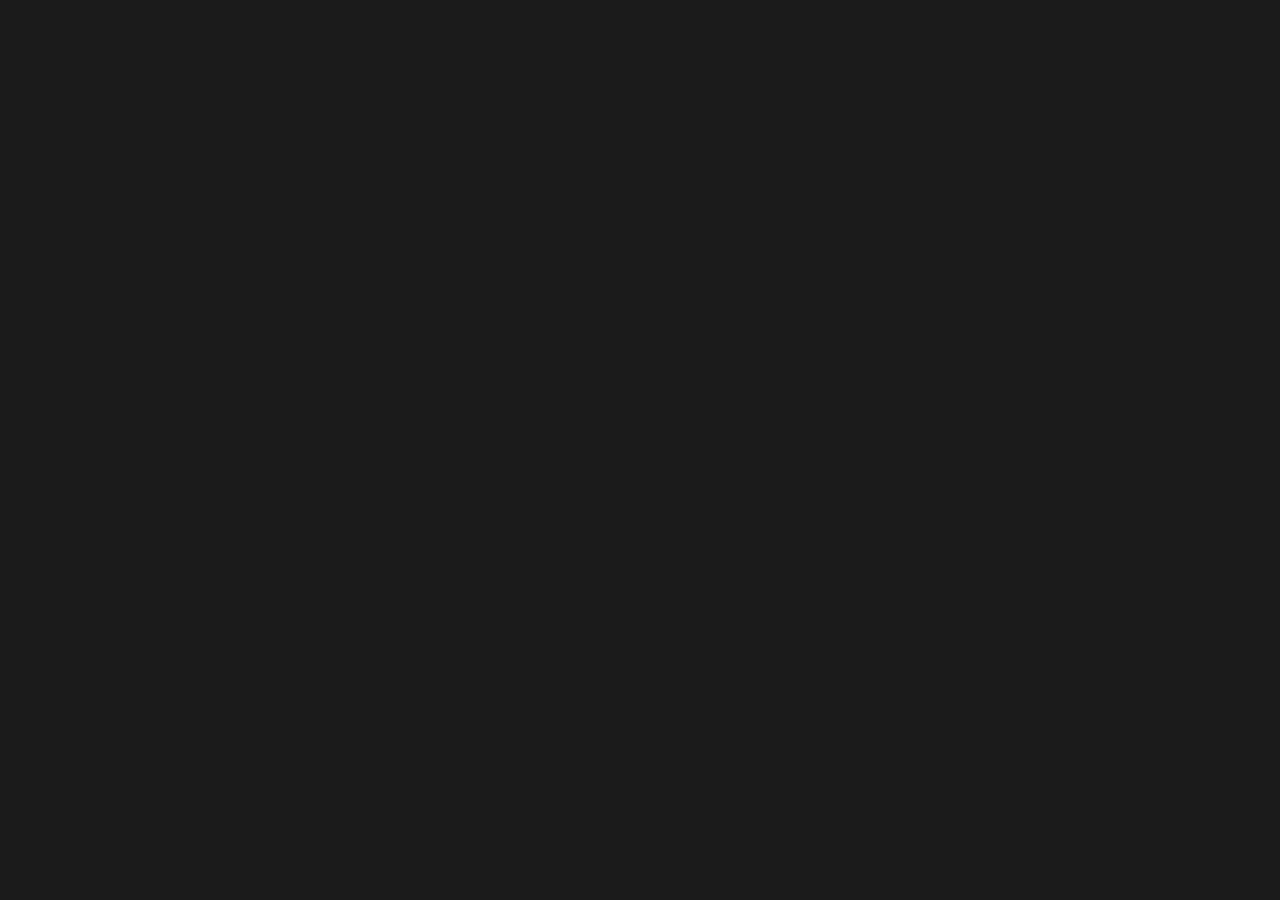
==== frontend/index.html @ 6b147503 "Merge remote-tracking branch 'origin/frontend-map'" ====
<!DOCTYPE html>
<html lang="tr">
<head>
  <meta charset="utf-8">
  <meta name="viewport" content="width=device-width, initial-scale=1">
  <title>Mars Haritası — Jezero Güvenli Rota</title>

  <!-- Leaflet 1.9.4, CDN'den sabit sürüm. "integrity" hash'i dosyanın
       değiştirilmediğini tarayıcıya doğrulatır (hash'ler curl ile kontrol edildi). -->
  <link rel="stylesheet" href="https://unpkg.com/leaflet@1.9.4/dist/leaflet.css"
        integrity="sha256-p4NxAoJBhIIN+hmNHrzRCf9tD/miZyoHS5obTRR9BMY=" crossorigin="">
  <script src="https://unpkg.com/leaflet@1.9.4/dist/leaflet.js"
          integrity="sha256-20nQCchB9co0qIjJZRGuk2/Z9VM+kNiyxNV1lvTlZBo=" crossorigin=""></script>

  <style>
    /* Harita tüm pencereyi kaplasın */
    html, body { height: 100%; margin: 0; font-family: system-ui, sans-serif; }
    #map { height: 100%; background: #1b1b1b; }

    /* Sol alttaki durum/bilgi kutusu. 15 px: projektörde uzaktan okunsun. */
    .durum-kutusu {
      background: rgba(255, 255, 255, 0.96);
      padding: 8px 12px; border-radius: 6px; max-width: 320px;
      box-shadow: 0 1px 4px rgba(0, 0, 0, 0.4); font-size: 15px; line-height: 1.4;
    }
    .durum-kutusu.hata { background: #fde2e2; color: #8a1010; font-weight: 600; }
    .durum-kutusu.yukleniyor { background: #fff3c4; font-weight: 600; }
    /* "Hesaplanıyor" sırasında dönen küçük halka (resim/kütüphane gerektirmez) */
    .durum-kutusu.yukleniyor::before {
      content: ""; display: inline-block; width: 14px; height: 14px; margin-right: 8px;
      vertical-align: -2px; border: 3px solid #b38f00; border-top-color: transparent;
      border-radius: 50%; animation: don 0.8s linear infinite;
    }
    @keyframes don { to { transform: rotate(360deg); } }
    /* Hesaplanırken fare imleci de "bekleniyor" olsun */
    .leaflet-container.rota-hesaplaniyor { cursor: progress; }
    /* Katman paneli yazısı biraz daha büyük */
    .leaflet-control-layers { font-size: 14px; }

    /* Eğim katmanı: 20 m'lik hücreler yumuşatılmadan görünsün */
    .egim-katmani { image-rendering: pixelated; }
    /* Eğim lejantı (sağ alt) */
    .egim-lejant .baslik { font-weight: 600; margin-bottom: 4px; }
    .egim-lejant .kare { display: inline-block; width: 14px; height: 14px; margin-right: 6px;
                         vertical-align: -2px; border: 1px solid rgba(0,0,0,.3); }

    /* Rota özeti: başlık + etiket/değer satırları */
    .rota-ozeti { min-width: 230px; }
    .rota-ozeti .baslik { font-weight: 600; margin-bottom: 4px; border-left: 4px solid #00b8d4; padding-left: 6px; }
    .rota-ozeti .metrik { display: flex; align-items: baseline; gap: 6px; padding: 2px 0; }
    .rota-ozeti .etiket { color: #555; min-width: 88px; }
    .rota-ozeti .metrik b { font-size: 16px; white-space: nowrap; }
    /* Notlar #888 yerine #666: beyaz zeminde projektörde de okunur kontrast */
    .rota-ozeti .not { color: #666; font-size: 12px; }
    .rota-ozeti .ipucu { color: #555; font-size: 13px; margin-top: 4px; }

    /* Dar ekran (telefon): kutular üst üste binmesin, harita görünür kalsın */
    @media (max-width: 600px) {
      .durum-kutusu { font-size: 14px; max-width: calc(100vw - 40px); }
      .rota-ozeti { min-width: 0; }
      .rota-ozeti .not { display: none; }          /* yer kazanmak için ek notlar gizli */
      .egim-lejant { font-size: 12px; padding: 6px 8px; }
      .egim-lejant .baslik { display: none; }
      .egim-lejant .kare { width: 12px; height: 12px; }
      /* Uzun kredi satırı (kısaltılamaz: kullanım politikası tam metni istiyor)
         en altta tam genişlikte durur; sol alttaki ölçek ve rota kutusu onun
         üstüne itilir, böylece hiçbiri birbirinin üstüne binmez. */
      .leaflet-bottom.leaflet-right { left: 0; }
      .leaflet-control-attribution { font-size: 10px; line-height: 1.3; text-align: right; white-space: normal; }
      .leaflet-bottom.leaflet-left { bottom: 30px; }
    }

    /* Bilim noktası popup'ı */
    .bilim-popup h3 { margin: 0 0 6px; font-size: 15px; }
    /* Resim kutusu sabit 4:3: popup açılırken boyutu belli olsun (kaydırma doğru çalışsın).
       scale-down: küçük resimler (ör. 128 px) büyütülüp bulanıklaşmaz, büyükler sığdırılır. */
    .bilim-popup img { width: 100%; aspect-ratio: 4 / 3; object-fit: scale-down;
                       background: #222; border-radius: 4px; display: block; }
    .bilim-popup p { margin: 6px 0; }
    .bilim-popup .kucuk { font-size: 11px; color: #555; }
  </style>
</head>
<body>
  <div id="map"></div>

  <!-- Sıra önemli: önce ayarlar, sonra uygulama -->
  <script src="config.js"></script>
  <script src="app.js"></script>
</body>
</html>
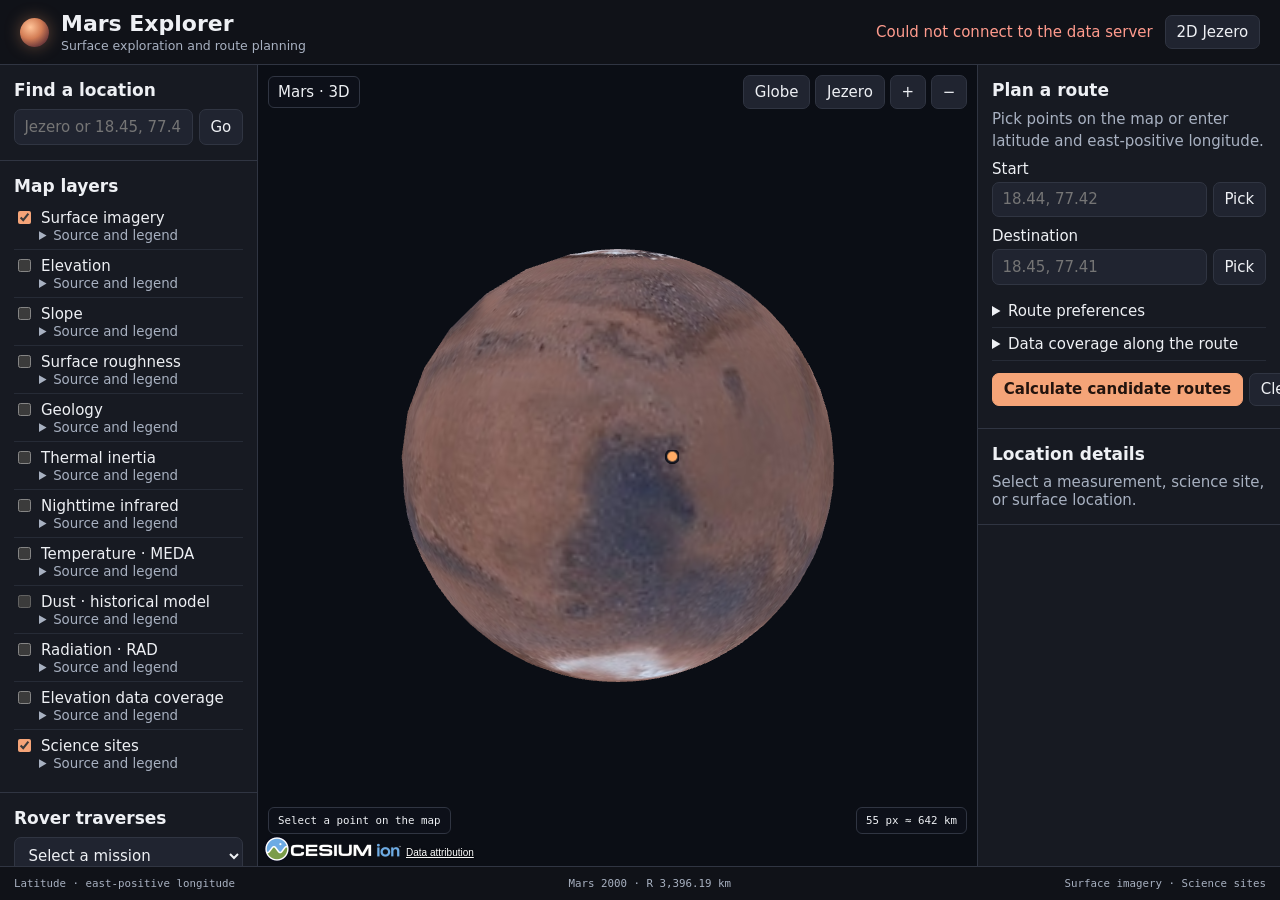
==== commit 9e560a13: "feat: integrate Mars Explorer application with 3D mapping and route planning" ====
--- a/frontend/index.html
+++ b/frontend/index.html
@@ -1,90 +1,89 @@
-<!DOCTYPE html>
-<html lang="tr">
+<!doctype html>
+<html lang="en">
 <head>
   <meta charset="utf-8">
   <meta name="viewport" content="width=device-width, initial-scale=1">
-  <title>Mars Haritası — Jezero Güvenli Rota</title>
-
-  <!-- Leaflet 1.9.4, CDN'den sabit sürüm. "integrity" hash'i dosyanın
-       değiştirilmediğini tarayıcıya doğrulatır (hash'ler curl ile kontrol edildi). -->
-  <link rel="stylesheet" href="https://unpkg.com/leaflet@1.9.4/dist/leaflet.css"
-        integrity="sha256-p4NxAoJBhIIN+hmNHrzRCf9tD/miZyoHS5obTRR9BMY=" crossorigin="">
-  <script src="https://unpkg.com/leaflet@1.9.4/dist/leaflet.js"
-          integrity="sha256-20nQCchB9co0qIjJZRGuk2/Z9VM+kNiyxNV1lvTlZBo=" crossorigin=""></script>
-
-  <style>
-    /* Harita tüm pencereyi kaplasın */
-    html, body { height: 100%; margin: 0; font-family: system-ui, sans-serif; }
-    #map { height: 100%; background: #1b1b1b; }
-
-    /* Sol alttaki durum/bilgi kutusu. 15 px: projektörde uzaktan okunsun. */
-    .durum-kutusu {
-      background: rgba(255, 255, 255, 0.96);
-      padding: 8px 12px; border-radius: 6px; max-width: 320px;
-      box-shadow: 0 1px 4px rgba(0, 0, 0, 0.4); font-size: 15px; line-height: 1.4;
-    }
-    .durum-kutusu.hata { background: #fde2e2; color: #8a1010; font-weight: 600; }
-    .durum-kutusu.yukleniyor { background: #fff3c4; font-weight: 600; }
-    /* "Hesaplanıyor" sırasında dönen küçük halka (resim/kütüphane gerektirmez) */
-    .durum-kutusu.yukleniyor::before {
-      content: ""; display: inline-block; width: 14px; height: 14px; margin-right: 8px;
-      vertical-align: -2px; border: 3px solid #b38f00; border-top-color: transparent;
-      border-radius: 50%; animation: don 0.8s linear infinite;
-    }
-    @keyframes don { to { transform: rotate(360deg); } }
-    /* Hesaplanırken fare imleci de "bekleniyor" olsun */
-    .leaflet-container.rota-hesaplaniyor { cursor: progress; }
-    /* Katman paneli yazısı biraz daha büyük */
-    .leaflet-control-layers { font-size: 14px; }
-
-    /* Eğim katmanı: 20 m'lik hücreler yumuşatılmadan görünsün */
-    .egim-katmani { image-rendering: pixelated; }
-    /* Eğim lejantı (sağ alt) */
-    .egim-lejant .baslik { font-weight: 600; margin-bottom: 4px; }
-    .egim-lejant .kare { display: inline-block; width: 14px; height: 14px; margin-right: 6px;
-                         vertical-align: -2px; border: 1px solid rgba(0,0,0,.3); }
-
-    /* Rota özeti: başlık + etiket/değer satırları */
-    .rota-ozeti { min-width: 230px; }
-    .rota-ozeti .baslik { font-weight: 600; margin-bottom: 4px; border-left: 4px solid #00b8d4; padding-left: 6px; }
-    .rota-ozeti .metrik { display: flex; align-items: baseline; gap: 6px; padding: 2px 0; }
-    .rota-ozeti .etiket { color: #555; min-width: 88px; }
-    .rota-ozeti .metrik b { font-size: 16px; white-space: nowrap; }
-    /* Notlar #888 yerine #666: beyaz zeminde projektörde de okunur kontrast */
-    .rota-ozeti .not { color: #666; font-size: 12px; }
-    .rota-ozeti .ipucu { color: #555; font-size: 13px; margin-top: 4px; }
-
-    /* Dar ekran (telefon): kutular üst üste binmesin, harita görünür kalsın */
-    @media (max-width: 600px) {
-      .durum-kutusu { font-size: 14px; max-width: calc(100vw - 40px); }
-      .rota-ozeti { min-width: 0; }
-      .rota-ozeti .not { display: none; }          /* yer kazanmak için ek notlar gizli */
-      .egim-lejant { font-size: 12px; padding: 6px 8px; }
-      .egim-lejant .baslik { display: none; }
-      .egim-lejant .kare { width: 12px; height: 12px; }
-      /* Uzun kredi satırı (kısaltılamaz: kullanım politikası tam metni istiyor)
-         en altta tam genişlikte durur; sol alttaki ölçek ve rota kutusu onun
-         üstüne itilir, böylece hiçbiri birbirinin üstüne binmez. */
-      .leaflet-bottom.leaflet-right { left: 0; }
-      .leaflet-control-attribution { font-size: 10px; line-height: 1.3; text-align: right; white-space: normal; }
-      .leaflet-bottom.leaflet-left { bottom: 30px; }
-    }
-
-    /* Bilim noktası popup'ı */
-    .bilim-popup h3 { margin: 0 0 6px; font-size: 15px; }
-    /* Resim kutusu sabit 4:3: popup açılırken boyutu belli olsun (kaydırma doğru çalışsın).
-       scale-down: küçük resimler (ör. 128 px) büyütülüp bulanıklaşmaz, büyükler sığdırılır. */
-    .bilim-popup img { width: 100%; aspect-ratio: 4 / 3; object-fit: scale-down;
-                       background: #222; border-radius: 4px; display: block; }
-    .bilim-popup p { margin: 6px 0; }
-    .bilim-popup .kucuk { font-size: 11px; color: #555; }
-  </style>
+  <title>Mars Explorer</title>
+  <link rel="stylesheet" href="vendor/cesium/Widgets/widgets.css">
+  <link rel="stylesheet" href="explorer.css">
+  <script>window.CESIUM_BASE_URL = "vendor/cesium/";</script>
+  <script defer src="vendor/cesium/Cesium.js"></script>
+  <script type="module" src="explorer.js"></script>
 </head>
 <body>
-  <div id="map"></div>
+  <header class="app-header">
+    <div class="brand"><span class="orb"></span><div><h1>Mars Explorer</h1><small>Surface exploration and route planning</small></div></div>
+    <div class="header-tools">
+      <span id="connection" role="status">Loading data</span>
+      <a class="button quiet" href="legacy.html">2D Jezero</a>
+    </div>
+  </header>
+  <main>
+    <aside class="panel left" aria-label="Map controls">
+      <section>
+        <h2>Find a location</h2>
+        <form id="search-form" class="search">
+          <input id="search" aria-label="Place name or latitude and longitude" placeholder="Jezero or 18.45, 77.40" autocomplete="off">
+          <button type="submit">Go</button>
+        </form>
+        <div id="search-results" class="search-results"></div>
+      </section>
+      <section>
+        <h2>Map layers</h2>
+        <div id="layers" class="layers"></div>
+      </section>
+      <section>
+        <h2>Rover traverses</h2>
+        <label for="rover" class="sr">Select a rover</label>
+        <select id="rover">
+          <option value="">Select a mission</option><option value="perseverance">Perseverance</option>
+          <option value="curiosity">Curiosity</option><option value="opportunity">Opportunity</option>
+          <option value="spirit">Spirit</option>
+        </select>
+        <div id="rover-info" class="muted"></div>
+      </section>
+    </aside>
 
-  <!-- Sıra önemli: önce ayarlar, sonra uygulama -->
-  <script src="config.js"></script>
-  <script src="app.js"></script>
+    <section class="viewport" aria-label="Interactive Mars globe">
+      <div id="globe"></div>
+      <canvas id="route-canvas" aria-hidden="true"></canvas>
+      <div class="map-top">
+        <span id="map-mode">Mars · 3D</span>
+        <div class="map-tools"><button id="planet">Globe</button><button id="jezero">Jezero</button>
+          <button id="zoom-in" aria-label="Zoom in">+</button><button id="zoom-out" aria-label="Zoom out">−</button></div>
+      </div>
+      <div id="map-feedback" role="status" class="map-message" hidden></div>
+      <div class="map-bottom"><span id="coordinates">Select a point on the map</span><span id="scale">—</span></div>
+    </section>
+
+    <aside class="panel right" aria-label="Route and location details">
+      <section>
+        <h2>Plan a route</h2>
+        <p class="muted">Pick points on the map or enter latitude and east-positive longitude.</p>
+        <label for="start">Start</label>
+        <div class="coordinate-input"><input id="start" placeholder="18.44, 77.42"><button id="pick-start">Pick</button></div>
+        <label for="end">Destination</label>
+        <div class="coordinate-input"><input id="end" placeholder="18.45, 77.41"><button id="pick-end">Pick</button></div>
+        <details>
+          <summary>Route preferences</summary>
+          <label class="check"><input id="factor-slope" type="checkbox" checked> Favor gentler slopes</label>
+          <label class="check"><input id="factor-roughness" type="checkbox" checked> Favor smoother terrain</label>
+          <p class="muted">All candidates use the prototype slope limit of 20°.</p>
+        </details>
+        <details>
+          <summary>Data coverage along the route</summary>
+          <div id="coverage-options"></div>
+        </details>
+        <div class="route-actions"><button id="calculate" class="primary">Calculate candidate routes</button><button id="reset">Clear</button></div>
+        <p id="route-status" role="status" class="muted"></p>
+        <div id="route-results" aria-live="polite"></div>
+      </section>
+      <section>
+        <h2>Location details</h2>
+        <div id="point-info" aria-live="polite" class="muted">Select a measurement, science site, or surface location.</div>
+      </section>
+    </aside>
+  </main>
+  <footer><span id="footer-coordinates">Latitude · east-positive longitude</span><span id="footer-source">Mars 2000 · R 3,396.19 km</span><span id="footer-layer">Surface imagery</span></footer>
 </body>
 </html>
--- a/frontend/vendor/cesium/Widgets/widgets.css
+++ b/frontend/vendor/cesium/Widgets/widgets.css
@@ -0,0 +1,1342 @@
+/* packages/widgets/Source/shared.css */
+.cesium-svgPath-svg {
+  position: absolute;
+  top: 0;
+  left: 0;
+  width: 100%;
+  height: 100%;
+  overflow: hidden;
+}
+.cesium-button {
+  display: inline-block;
+  position: relative;
+  background: #303336;
+  border: 1px solid #444;
+  color: #edffff;
+  fill: #edffff;
+  border-radius: 4px;
+  padding: 5px 12px;
+  margin: 2px 3px;
+  cursor: pointer;
+  overflow: hidden;
+  -moz-user-select: none;
+  -webkit-user-select: none;
+  -ms-user-select: none;
+  user-select: none;
+}
+.cesium-button:focus {
+  color: #fff;
+  fill: #fff;
+  border-color: #ea4;
+  outline: none;
+}
+.cesium-button:hover {
+  color: #fff;
+  fill: #fff;
+  background: #48b;
+  border-color: #aef;
+  box-shadow: 0 0 8px #fff;
+}
+.cesium-button:active {
+  color: #000;
+  fill: #000;
+  background: #adf;
+  border-color: #fff;
+  box-shadow: 0 0 8px #fff;
+}
+.cesium-button:disabled,
+.cesium-button-disabled,
+.cesium-button-disabled:focus,
+.cesium-button-disabled:hover,
+.cesium-button-disabled:active {
+  background: #303336;
+  border-color: #444;
+  color: #646464;
+  fill: #646464;
+  box-shadow: none;
+  cursor: default;
+}
+.cesium-button option {
+  background-color: #000;
+  color: #eee;
+}
+.cesium-button option:disabled {
+  color: #777;
+}
+.cesium-button input,
+.cesium-button label {
+  cursor: pointer;
+}
+.cesium-button input {
+  vertical-align: sub;
+}
+.cesium-toolbar-button {
+  box-sizing: border-box;
+  width: 32px;
+  height: 32px;
+  border-radius: 14%;
+  padding: 0;
+  vertical-align: middle;
+  z-index: 0;
+}
+.cesium-performanceDisplay-defaultContainer {
+  position: absolute;
+  top: 50px;
+  right: 10px;
+  text-align: right;
+}
+.cesium-performanceDisplay {
+  background-color: rgba(40, 40, 40, 0.7);
+  padding: 7px;
+  border-radius: 5px;
+  border: 1px solid #444;
+  font: bold 12px sans-serif;
+}
+.cesium-performanceDisplay-fps {
+  color: #e52;
+}
+.cesium-performanceDisplay-throttled {
+  color: #a42;
+}
+.cesium-performanceDisplay-ms {
+  color: #de3;
+}
+
+/* packages/widgets/Source/Animation/Animation.css */
+.cesium-animation-theme {
+  visibility: hidden;
+  display: block;
+  position: absolute;
+  z-index: -100;
+}
+.cesium-animation-themeNormal {
+  color: #222;
+}
+.cesium-animation-themeHover {
+  color: #4488b0;
+}
+.cesium-animation-themeSelect {
+  color: #242;
+}
+.cesium-animation-themeDisabled {
+  color: #333;
+}
+.cesium-animation-themeKnob {
+  color: #222;
+}
+.cesium-animation-themePointer {
+  color: #2e2;
+}
+.cesium-animation-themeSwoosh {
+  color: #8ac;
+}
+.cesium-animation-themeSwooshHover {
+  color: #aef;
+}
+.cesium-animation-svgText {
+  fill: #edffff;
+  font-family: Sans-Serif;
+  font-size: 15px;
+  text-anchor: middle;
+}
+.cesium-animation-blank {
+  fill: #000;
+  fill-opacity: 0.01;
+  stroke: none;
+}
+.cesium-animation-rectButton {
+  cursor: pointer;
+  -moz-user-select: none;
+  -webkit-user-select: none;
+  -ms-user-select: none;
+  user-select: none;
+}
+.cesium-animation-rectButton .cesium-animation-buttonGlow {
+  fill: #fff;
+  stroke: none;
+  display: none;
+}
+.cesium-animation-rectButton:hover .cesium-animation-buttonGlow {
+  display: block;
+}
+.cesium-animation-rectButton .cesium-animation-buttonPath {
+  fill: #edffff;
+}
+.cesium-animation-rectButton .cesium-animation-buttonMain {
+  stroke: #444;
+  stroke-width: 1.2;
+}
+.cesium-animation-rectButton:hover .cesium-animation-buttonMain {
+  stroke: #aef;
+}
+.cesium-animation-rectButton:active .cesium-animation-buttonMain {
+  fill: #abd6ff;
+}
+.cesium-animation-buttonDisabled {
+  -moz-user-select: none;
+  -webkit-user-select: none;
+  -ms-user-select: none;
+  user-select: none;
+}
+.cesium-animation-buttonDisabled .cesium-animation-buttonMain {
+  stroke: #555;
+}
+.cesium-animation-buttonDisabled .cesium-animation-buttonPath {
+  fill: #818181;
+}
+.cesium-animation-buttonDisabled .cesium-animation-buttonGlow {
+  display: none;
+}
+.cesium-animation-buttonToggled .cesium-animation-buttonGlow {
+  display: block;
+  fill: #2e2;
+}
+.cesium-animation-buttonToggled .cesium-animation-buttonMain {
+  stroke: #2e2;
+}
+.cesium-animation-buttonToggled:hover .cesium-animation-buttonGlow {
+  fill: #fff;
+}
+.cesium-animation-buttonToggled:hover .cesium-animation-buttonMain {
+  stroke: #2e2;
+}
+.cesium-animation-shuttleRingG {
+  cursor: pointer;
+}
+.cesium-animation-shuttleRingPointer {
+  cursor: pointer;
+}
+.cesium-animation-shuttleRingPausePointer {
+  cursor: pointer;
+}
+.cesium-animation-shuttleRingBack {
+  fill: #181818;
+  fill-opacity: 0.8;
+  stroke: #333;
+  stroke-width: 1.2;
+}
+.cesium-animation-shuttleRingSwoosh line {
+  stroke: #8ac;
+  stroke-width: 3;
+  stroke-opacity: 0.2;
+  stroke-linecap: round;
+}
+.cesium-animation-knobOuter {
+  cursor: pointer;
+  stroke: #444;
+  stroke-width: 1.2;
+}
+.cesium-animation-knobInner {
+  cursor: pointer;
+}
+
+/* packages/widgets/Source/BaseLayerPicker/BaseLayerPicker.css */
+.cesium-baseLayerPicker-selected {
+  position: absolute;
+  top: 0;
+  left: 0;
+  width: 100%;
+  height: 100%;
+  border: none;
+}
+.cesium-baseLayerPicker-dropDown {
+  display: block;
+  position: absolute;
+  box-sizing: content-box;
+  top: auto;
+  right: 0;
+  width: 320px;
+  max-height: 500px;
+  margin-top: 5px;
+  background-color: rgba(38, 38, 38, 0.75);
+  border: 1px solid #444;
+  padding: 6px;
+  overflow: auto;
+  border-radius: 10px;
+  -moz-user-select: none;
+  -webkit-user-select: none;
+  -ms-user-select: none;
+  user-select: none;
+  transform: translate(0, -20%);
+  visibility: hidden;
+  opacity: 0;
+  transition:
+    visibility 0s 0.2s,
+    opacity 0.2s ease-in,
+    transform 0.2s ease-in;
+}
+.cesium-baseLayerPicker-dropDown-visible {
+  transform: translate(0, 0);
+  visibility: visible;
+  opacity: 1;
+  transition: opacity 0.2s ease-out, transform 0.2s ease-out;
+}
+.cesium-baseLayerPicker-sectionTitle {
+  display: block;
+  font-family: sans-serif;
+  font-size: 16pt;
+  text-align: left;
+  color: #edffff;
+  margin-bottom: 4px;
+}
+.cesium-baseLayerPicker-choices {
+  margin-bottom: 5px;
+}
+.cesium-baseLayerPicker-categoryTitle {
+  color: #edffff;
+  font-size: 11pt;
+}
+.cesium-baseLayerPicker-choices {
+  display: block;
+  border: 1px solid #888;
+  border-radius: 5px;
+  padding: 5px 0;
+}
+.cesium-baseLayerPicker-item {
+  display: inline-block;
+  vertical-align: top;
+  margin: 2px 5px;
+  width: 64px;
+  text-align: center;
+  cursor: pointer;
+}
+.cesium-baseLayerPicker-itemLabel {
+  display: block;
+  font-family: sans-serif;
+  font-size: 8pt;
+  text-align: center;
+  vertical-align: middle;
+  color: #edffff;
+  cursor: pointer;
+  word-wrap: break-word;
+}
+.cesium-baseLayerPicker-item:hover .cesium-baseLayerPicker-itemLabel,
+.cesium-baseLayerPicker-item:focus .cesium-baseLayerPicker-itemLabel {
+  text-decoration: underline;
+}
+.cesium-baseLayerPicker-itemIcon {
+  display: inline-block;
+  position: relative;
+  width: inherit;
+  height: auto;
+  background-size: 100% 100%;
+  border: solid 1px #444;
+  border-radius: 9px;
+  color: #edffff;
+  margin: 0;
+  padding: 0;
+  cursor: pointer;
+  box-sizing: border-box;
+}
+.cesium-baseLayerPicker-item:hover .cesium-baseLayerPicker-itemIcon {
+  border-color: #fff;
+  box-shadow: 0 0 8px #fff, 0 0 8px #fff;
+}
+.cesium-baseLayerPicker-selectedItem .cesium-baseLayerPicker-itemLabel {
+  color: rgb(189, 236, 248);
+}
+.cesium-baseLayerPicker-selectedItem .cesium-baseLayerPicker-itemIcon {
+  border: double 4px rgb(189, 236, 248);
+}
+
+/* packages/engine/Source/Widget/CesiumWidget.css */
+.cesium-widget {
+  font-family: sans-serif;
+  font-size: 16px;
+  overflow: hidden;
+  display: block;
+  position: relative;
+  top: 0;
+  left: 0;
+  width: 100%;
+  height: 100%;
+}
+.cesium-widget,
+.cesium-widget canvas {
+  width: 100%;
+  height: 100%;
+  touch-action: none;
+}
+.cesium-widget-credits {
+  display: block;
+  position: absolute;
+  bottom: 0;
+  left: 0;
+  color: #fff;
+  font-size: 10px;
+  text-shadow: 0px 0px 2px #000000;
+  padding-right: 5px;
+}
+.cesium-widget-errorPanel {
+  position: absolute;
+  top: 0;
+  right: 0;
+  bottom: 0;
+  left: 0;
+  text-align: center;
+  background: rgba(0, 0, 0, 0.7);
+  z-index: 99999;
+}
+.cesium-widget-errorPanel:before {
+  display: inline-block;
+  vertical-align: middle;
+  height: 100%;
+  content: "";
+}
+.cesium-widget-errorPanel-content {
+  width: 75%;
+  max-width: 500px;
+  display: inline-block;
+  text-align: left;
+  vertical-align: middle;
+  border: 1px solid #510c00;
+  border-radius: 7px;
+  background-color: #f0d9d5;
+  font-size: 14px;
+  color: #510c00;
+}
+.cesium-widget-errorPanel-content.expanded {
+  max-width: 75%;
+}
+.cesium-widget-errorPanel-header {
+  font-size: 18px;
+  font-family:
+    "Open Sans",
+    Verdana,
+    Geneva,
+    sans-serif;
+  background: #d69d93;
+  border-bottom: 2px solid #510c00;
+  padding-bottom: 10px;
+  border-radius: 3px 3px 0 0;
+  padding: 15px;
+}
+.cesium-widget-errorPanel-scroll {
+  overflow: auto;
+  font-family:
+    "Open Sans",
+    Verdana,
+    Geneva,
+    sans-serif;
+  white-space: pre-wrap;
+  padding: 0 15px;
+  margin: 10px 0 20px 0;
+}
+.cesium-widget-errorPanel-buttonPanel {
+  padding: 0 15px;
+  margin: 10px 0 20px 0;
+  text-align: right;
+}
+.cesium-widget-errorPanel-buttonPanel button {
+  border-color: #510c00;
+  background: #d69d93;
+  color: #202020;
+  margin: 0;
+}
+.cesium-widget-errorPanel-buttonPanel button:focus {
+  border-color: #510c00;
+  background: #f0d9d5;
+  color: #510c00;
+}
+.cesium-widget-errorPanel-buttonPanel button:hover {
+  border-color: #510c00;
+  background: #f0d9d5;
+  color: #510c00;
+}
+.cesium-widget-errorPanel-buttonPanel button:active {
+  border-color: #510c00;
+  background: #b17b72;
+  color: #510c00;
+}
+.cesium-widget-errorPanel-more-details {
+  text-decoration: underline;
+  cursor: pointer;
+}
+.cesium-widget-errorPanel-more-details:hover {
+  color: #2b0700;
+}
+
+/* packages/widgets/Source/CesiumInspector/CesiumInspector.css */
+.cesium-cesiumInspector {
+  border-radius: 5px;
+  transition: width ease-in-out 0.25s;
+  background: rgba(48, 51, 54, 0.8);
+  border: 1px solid #444;
+  color: #edffff;
+  display: inline-block;
+  position: relative;
+  padding: 4px 12px;
+  -moz-user-select: none;
+  -webkit-user-select: none;
+  -ms-user-select: none;
+  user-select: none;
+  overflow: hidden;
+}
+.cesium-cesiumInspector-button {
+  text-align: center;
+  font-size: 11pt;
+}
+.cesium-cesiumInspector-visible .cesium-cesiumInspector-button {
+  border-bottom: 1px solid #aaa;
+  padding-bottom: 3px;
+}
+.cesium-cesiumInspector input:enabled,
+.cesium-cesiumInspector-button {
+  cursor: pointer;
+}
+.cesium-cesiumInspector-visible {
+  width: 185px;
+  height: auto;
+}
+.cesium-cesiumInspector-hidden {
+  width: 122px;
+  height: 17px;
+}
+.cesium-cesiumInspector-sectionContent {
+  max-height: 600px;
+}
+.cesium-cesiumInspector-section-collapsed .cesium-cesiumInspector-sectionContent {
+  max-height: 0;
+  padding: 0 !important;
+  overflow: hidden;
+}
+.cesium-cesiumInspector-dropDown {
+  margin: 5px 0;
+  font-family: sans-serif;
+  font-size: 10pt;
+  width: 185px;
+}
+.cesium-cesiumInspector-frustumStatistics {
+  padding-left: 10px;
+  padding: 5px;
+  background-color: rgba(80, 80, 80, 0.75);
+}
+.cesium-cesiumInspector-pickButton {
+  background-color: rgba(0, 0, 0, 0.3);
+  border: 1px solid #444;
+  color: #edffff;
+  border-radius: 5px;
+  padding: 3px 7px;
+  cursor: pointer;
+  -moz-user-select: none;
+  -webkit-user-select: none;
+  -ms-user-select: none;
+  user-select: none;
+  margin: 0 auto;
+}
+.cesium-cesiumInspector-pickButton:focus {
+  outline: none;
+}
+.cesium-cesiumInspector-pickButton:active,
+.cesium-cesiumInspector-pickButtonHighlight {
+  color: #000;
+  background: #adf;
+  border-color: #fff;
+  box-shadow: 0 0 8px #fff;
+}
+.cesium-cesiumInspector-center {
+  text-align: center;
+}
+.cesium-cesiumInspector-sectionHeader {
+  font-weight: bold;
+  font-size: 10pt;
+  margin: 0;
+  cursor: pointer;
+}
+.cesium-cesiumInspector-pickSection {
+  border: 1px solid #aaa;
+  border-radius: 5px;
+  padding: 3px;
+  margin-bottom: 5px;
+}
+.cesium-cesiumInspector-sectionContent {
+  margin-bottom: 10px;
+  transition: max-height 0.25s;
+}
+.cesium-cesiumInspector-tileText {
+  padding-bottom: 10px;
+  border-bottom: 1px solid #aaa;
+}
+.cesium-cesiumInspector-relativeText {
+  padding-top: 10px;
+}
+.cesium-cesiumInspector-sectionHeader::before {
+  margin-right: 5px;
+  content: "-";
+  width: 1ch;
+  display: inline-block;
+}
+.cesium-cesiumInspector-section-collapsed .cesium-cesiumInspector-sectionHeader::before {
+  content: "+";
+}
+
+/* packages/widgets/Source/Cesium3DTilesInspector/Cesium3DTilesInspector.css */
+ul.cesium-cesiumInspector-statistics {
+  margin: 0;
+  padding-top: 3px;
+  padding-bottom: 3px;
+}
+ul.cesium-cesiumInspector-statistics + ul.cesium-cesiumInspector-statistics {
+  border-top: 1px solid #aaa;
+}
+.cesium-cesiumInspector-slider {
+  margin-top: 5px;
+}
+.cesium-cesiumInspector-slider input[type=number] {
+  text-align: left;
+  background-color: #222;
+  outline: none;
+  border: 1px solid #444;
+  color: #edffff;
+  width: 100px;
+  border-radius: 3px;
+  padding: 1px;
+  margin-left: 10px;
+  cursor: auto;
+}
+.cesium-cesiumInspector-slider input[type=number]::-webkit-outer-spin-button,
+.cesium-cesiumInspector-slider input[type=number]::-webkit-inner-spin-button {
+  -webkit-appearance: none;
+  margin: 0;
+}
+.cesium-cesiumInspector-slider input[type=range] {
+  margin-left: 5px;
+  vertical-align: middle;
+}
+.cesium-cesiumInspector-hide .cesium-cesiumInspector-styleEditor {
+  display: none;
+}
+.cesium-cesiumInspector-styleEditor {
+  padding: 10px;
+  border-radius: 5px;
+  background: rgba(48, 51, 54, 0.8);
+  border: 1px solid #444;
+}
+.cesium-cesiumInspector-styleEditor textarea {
+  width: 100%;
+  height: 300px;
+  background: transparent;
+  color: #edffff;
+  border: none;
+  padding: 0;
+  white-space: pre;
+  overflow-wrap: normal;
+  overflow-x: auto;
+}
+.cesium-3DTilesInspector {
+  width: 300px;
+  pointer-events: all;
+}
+.cesium-3DTilesInspector-statistics {
+  font-size: 11px;
+}
+.cesium-3DTilesInspector-disabledElementsInfo {
+  margin: 5px 0 0 0;
+  padding: 0 0 0 20px;
+  color: #eed202;
+}
+.cesium-3DTilesInspector div,
+.cesium-3DTilesInspector input[type=range] {
+  width: 100%;
+  box-sizing: border-box;
+}
+.cesium-cesiumInspector-error {
+  color: #ff9e9e;
+  overflow: auto;
+}
+.cesium-3DTilesInspector .cesium-cesiumInspector-section {
+  margin-top: 3px;
+}
+.cesium-3DTilesInspector .cesium-cesiumInspector-sectionHeader + .cesium-cesiumInspector-show {
+  border-top: 1px solid white;
+}
+input.cesium-cesiumInspector-url {
+  overflow: hidden;
+  white-space: nowrap;
+  overflow-x: scroll;
+  background-color: transparent;
+  color: white;
+  outline: none;
+  border: none;
+  height: 1em;
+  width: 100%;
+}
+.cesium-cesiumInspector .field-group {
+  display: table;
+}
+.cesium-cesiumInspector .field-group > label {
+  display: table-cell;
+  font-weight: bold;
+}
+.cesium-cesiumInspector .field-group > .field {
+  display: table-cell;
+  width: 100%;
+}
+
+/* packages/widgets/Source/VoxelInspector/VoxelInspector.css */
+.cesium-VoxelInspector {
+  width: 300px;
+  pointer-events: all;
+}
+.cesium-VoxelInspector div,
+.cesium-VoxelInspector input[type=range] {
+  width: 100%;
+  box-sizing: border-box;
+}
+.cesium-VoxelInspector .cesium-cesiumInspector-section {
+  margin-top: 3px;
+}
+.cesium-VoxelInspector .cesium-cesiumInspector-sectionHeader + .cesium-cesiumInspector-show {
+  border-top: 1px solid white;
+}
+
+/* packages/widgets/Source/FullscreenButton/FullscreenButton.css */
+.cesium-button.cesium-fullscreenButton {
+  display: block;
+  width: 100%;
+  height: 100%;
+  margin: 0;
+  border-radius: 0;
+}
+
+/* packages/widgets/Source/VRButton/VRButton.css */
+.cesium-button.cesium-vrButton {
+  display: block;
+  width: 100%;
+  height: 100%;
+  margin: 0;
+  border-radius: 0;
+}
+
+/* packages/widgets/Source/Geocoder/Geocoder.css */
+.cesium-viewer-geocoderContainer .cesium-geocoder-input {
+  border: solid 1px #444;
+  background-color: rgba(40, 40, 40, 0.7);
+  color: white;
+  display: inline-block;
+  vertical-align: middle;
+  width: 0;
+  height: 32px;
+  margin: 0;
+  padding: 0 32px 0 0;
+  border-radius: 0;
+  box-sizing: border-box;
+  transition: width ease-in-out 0.25s, background-color 0.2s ease-in-out;
+  -webkit-appearance: none;
+}
+.cesium-viewer-geocoderContainer:hover .cesium-geocoder-input {
+  border-color: #aef;
+  box-shadow: 0 0 8px #fff;
+}
+.cesium-viewer-geocoderContainer .cesium-geocoder-input:focus {
+  border-color: #ea4;
+  background-color: rgba(15, 15, 15, 0.9);
+  box-shadow: none;
+  outline: none;
+}
+.cesium-viewer-geocoderContainer:hover .cesium-geocoder-input,
+.cesium-viewer-geocoderContainer .cesium-geocoder-input:focus,
+.cesium-viewer-geocoderContainer .cesium-geocoder-input-wide {
+  padding-left: 4px;
+  width: 250px;
+}
+.cesium-viewer-geocoderContainer .search-results {
+  position: absolute;
+  background-color: #000;
+  color: #eee;
+  overflow-y: auto;
+  opacity: 0.8;
+  width: 100%;
+}
+.cesium-viewer-geocoderContainer .search-results ul {
+  list-style-type: none;
+  margin: 0;
+  padding: 0;
+}
+.cesium-viewer-geocoderContainer .search-results ul li {
+  font-size: 14px;
+  padding: 3px 10px;
+}
+.cesium-viewer-geocoderContainer .search-results ul li:hover {
+  cursor: pointer;
+}
+.cesium-viewer-geocoderContainer .search-results ul li.active {
+  background: #48b;
+}
+.cesium-geocoder-searchButton {
+  background-color: #303336;
+  display: inline-block;
+  position: absolute;
+  cursor: pointer;
+  width: 32px;
+  top: 1px;
+  right: 1px;
+  height: 30px;
+  vertical-align: middle;
+  fill: #edffff;
+}
+.cesium-geocoder-searchButton:hover {
+  background-color: #48b;
+}
+
+/* packages/widgets/Source/InfoBox/InfoBox.css */
+.cesium-infoBox {
+  display: block;
+  position: absolute;
+  top: 50px;
+  right: 0;
+  width: 40%;
+  max-width: 480px;
+  background: rgba(38, 38, 38, 0.95);
+  color: #edffff;
+  border: 1px solid #444;
+  border-right: none;
+  border-top-left-radius: 7px;
+  border-bottom-left-radius: 7px;
+  box-shadow: 0 0 10px 1px #000;
+  transform: translate(100%, 0);
+  visibility: hidden;
+  opacity: 0;
+  transition:
+    visibility 0s 0.2s,
+    opacity 0.2s ease-in,
+    transform 0.2s ease-in;
+}
+.cesium-infoBox-visible {
+  transform: translate(0, 0);
+  visibility: visible;
+  opacity: 1;
+  transition: opacity 0.2s ease-out, transform 0.2s ease-out;
+}
+.cesium-infoBox-title {
+  display: block;
+  height: 20px;
+  padding: 5px 30px 5px 25px;
+  background: rgba(84, 84, 84, 1);
+  border-top-left-radius: 7px;
+  text-align: center;
+  text-overflow: ellipsis;
+  white-space: nowrap;
+  overflow: hidden;
+  box-sizing: content-box;
+}
+.cesium-infoBox-bodyless .cesium-infoBox-title {
+  border-bottom-left-radius: 7px;
+}
+button.cesium-infoBox-camera {
+  display: block;
+  position: absolute;
+  top: 4px;
+  left: 4px;
+  width: 22px;
+  height: 22px;
+  background: transparent;
+  border-color: transparent;
+  border-radius: 3px;
+  padding: 0 5px;
+  margin: 0;
+}
+button.cesium-infoBox-close {
+  display: block;
+  position: absolute;
+  top: 5px;
+  right: 5px;
+  height: 20px;
+  background: transparent;
+  border: none;
+  border-radius: 2px;
+  font-weight: bold;
+  font-size: 16px;
+  padding: 0 5px;
+  margin: 0;
+  color: #edffff;
+}
+button.cesium-infoBox-close:focus {
+  background: rgba(238, 136, 0, 0.44);
+  outline: none;
+}
+button.cesium-infoBox-close:hover {
+  background: #888;
+  color: #000;
+}
+button.cesium-infoBox-close:active {
+  background: #a00;
+  color: #000;
+}
+.cesium-infoBox-bodyless .cesium-infoBox-iframe {
+  display: none;
+}
+.cesium-infoBox-iframe {
+  border: none;
+  width: 100%;
+  width: calc(100% - 2px);
+}
+
+/* packages/widgets/Source/SceneModePicker/SceneModePicker.css */
+span.cesium-sceneModePicker-wrapper {
+  display: inline-block;
+  position: relative;
+  margin: 0 3px;
+}
+.cesium-sceneModePicker-visible {
+  visibility: visible;
+  opacity: 1;
+  transition: opacity 0.25s linear;
+}
+.cesium-sceneModePicker-hidden {
+  visibility: hidden;
+  opacity: 0;
+  transition: visibility 0s 0.25s, opacity 0.25s linear;
+}
+.cesium-sceneModePicker-wrapper .cesium-sceneModePicker-none {
+  display: none;
+}
+.cesium-sceneModePicker-slide-svg {
+  transition: left 2s;
+  top: 0;
+  left: 0;
+}
+.cesium-sceneModePicker-wrapper .cesium-sceneModePicker-dropDown-icon {
+  box-sizing: border-box;
+  padding: 0;
+  margin: 3px 0;
+}
+.cesium-sceneModePicker-wrapper .cesium-sceneModePicker-button3D,
+.cesium-sceneModePicker-wrapper .cesium-sceneModePicker-buttonColumbusView,
+.cesium-sceneModePicker-wrapper .cesium-sceneModePicker-button2D {
+  margin: 0 0 3px 0;
+}
+.cesium-sceneModePicker-wrapper .cesium-sceneModePicker-button3D .cesium-sceneModePicker-icon2D {
+  left: 100%;
+}
+.cesium-sceneModePicker-wrapper .cesium-sceneModePicker-button3D .cesium-sceneModePicker-iconColumbusView {
+  left: 200%;
+}
+.cesium-sceneModePicker-wrapper .cesium-sceneModePicker-buttonColumbusView .cesium-sceneModePicker-icon3D {
+  left: -200%;
+}
+.cesium-sceneModePicker-wrapper .cesium-sceneModePicker-buttonColumbusView .cesium-sceneModePicker-icon2D {
+  left: -100%;
+}
+.cesium-sceneModePicker-wrapper .cesium-sceneModePicker-button2D .cesium-sceneModePicker-icon3D {
+  left: -100%;
+}
+.cesium-sceneModePicker-wrapper .cesium-sceneModePicker-button2D .cesium-sceneModePicker-iconColumbusView {
+  left: 100%;
+}
+.cesium-sceneModePicker-wrapper .cesium-sceneModePicker-selected {
+  border-color: #2e2;
+  box-shadow: 0 0 8px #fff, 0 0 8px #fff;
+}
+
+/* packages/widgets/Source/ProjectionPicker/ProjectionPicker.css */
+span.cesium-projectionPicker-wrapper {
+  display: inline-block;
+  position: relative;
+  margin: 0 3px;
+}
+.cesium-projectionPicker-visible {
+  visibility: visible;
+  opacity: 1;
+  transition: opacity 0.25s linear;
+}
+.cesium-projectionPicker-hidden {
+  visibility: hidden;
+  opacity: 0;
+  transition: visibility 0s 0.25s, opacity 0.25s linear;
+}
+.cesium-projectionPicker-wrapper .cesium-projectionPicker-none {
+  display: none;
+}
+.cesium-projectionPicker-wrapper .cesium-projectionPicker-dropDown-icon {
+  box-sizing: border-box;
+  padding: 0;
+  margin: 3px 0;
+}
+.cesium-projectionPicker-wrapper .cesium-projectionPicker-buttonPerspective,
+.cesium-projectionPicker-wrapper .cesium-projectionPicker-buttonOrthographic {
+  margin: 0 0 3px 0;
+}
+.cesium-projectionPicker-wrapper .cesium-projectionPicker-buttonPerspective .cesium-projectionPicker-iconOrthographic {
+  left: 100%;
+}
+.cesium-projectionPicker-wrapper .cesium-projectionPicker-buttonOrthographic .cesium-projectionPicker-iconPerspective {
+  left: -100%;
+}
+.cesium-projectionPicker-wrapper .cesium-projectionPicker-selected {
+  border-color: #2e2;
+  box-shadow: 0 0 8px #fff, 0 0 8px #fff;
+}
+
+/* packages/widgets/Source/PerformanceWatchdog/PerformanceWatchdog.css */
+.cesium-performance-watchdog-message-area {
+  position: relative;
+  background-color: yellow;
+  color: black;
+  padding: 10px;
+}
+.cesium-performance-watchdog-message {
+  margin-right: 30px;
+}
+.cesium-performance-watchdog-message-dismiss {
+  position: absolute;
+  right: 0;
+  margin: 0 10px 0 0;
+}
+
+/* packages/widgets/Source/NavigationHelpButton/NavigationHelpButton.css */
+.cesium-navigationHelpButton-wrapper {
+  position: relative;
+  display: inline-block;
+}
+.cesium-navigation-help {
+  visibility: hidden;
+  position: absolute;
+  top: 38px;
+  right: 2px;
+  width: 250px;
+  border-radius: 10px;
+  transform: scale(0.01);
+  transform-origin: 234px -10px;
+  transition: visibility 0s 0.25s, transform 0.25s ease-in;
+}
+.cesium-navigation-help-visible {
+  visibility: visible;
+  transform: scale(1);
+  transition: transform 0.25s ease-out;
+}
+.cesium-navigation-help-instructions {
+  border: 1px solid #444;
+  background-color: rgba(38, 38, 38, 0.75);
+  padding-bottom: 5px;
+  border-radius: 0 0 10px 10px;
+}
+.cesium-click-navigation-help {
+  display: none;
+}
+.cesium-touch-navigation-help {
+  display: none;
+  padding-top: 5px;
+}
+.cesium-click-navigation-help-visible {
+  display: block;
+}
+.cesium-touch-navigation-help-visible {
+  display: block;
+}
+.cesium-navigation-help-pan {
+  color: #66ccff;
+  font-weight: bold;
+}
+.cesium-navigation-help-zoom {
+  color: #65fd00;
+  font-weight: bold;
+}
+.cesium-navigation-help-rotate {
+  color: #ffd800;
+  font-weight: bold;
+}
+.cesium-navigation-help-tilt {
+  color: #d800d8;
+  font-weight: bold;
+}
+.cesium-navigation-help-details {
+  color: #ffffff;
+}
+.cesium-navigation-button {
+  color: #fff;
+  background-color: transparent;
+  border-bottom: none;
+  border-top: 1px solid #444;
+  border-right: 1px solid #444;
+  margin: 0;
+  width: 50%;
+  cursor: pointer;
+}
+.cesium-navigation-button-icon {
+  vertical-align: middle;
+  padding: 5px 1px;
+}
+.cesium-navigation-button:focus {
+  outline: none;
+}
+.cesium-navigation-button-left {
+  border-radius: 10px 0 0 0;
+  border-left: 1px solid #444;
+}
+.cesium-navigation-button-right {
+  border-radius: 0 10px 0 0;
+  border-left: none;
+}
+.cesium-navigation-button-selected {
+  background-color: rgba(38, 38, 38, 0.75);
+}
+.cesium-navigation-button-unselected {
+  background-color: rgba(0, 0, 0, 0.75);
+}
+.cesium-navigation-button-unselected:hover {
+  background-color: rgba(76, 76, 76, 0.75);
+}
+
+/* packages/widgets/Source/SelectionIndicator/SelectionIndicator.css */
+.cesium-selection-wrapper {
+  position: absolute;
+  width: 160px;
+  height: 160px;
+  pointer-events: none;
+  visibility: hidden;
+  opacity: 0;
+  transition: visibility 0s 0.2s, opacity 0.2s ease-in;
+}
+.cesium-selection-wrapper-visible {
+  visibility: visible;
+  opacity: 1;
+  transition: opacity 0.2s ease-out;
+}
+.cesium-selection-wrapper svg {
+  fill: #2e2;
+  stroke: #000;
+  stroke-width: 1.1px;
+}
+
+/* packages/widgets/Source/Timeline/Timeline.css */
+.cesium-timeline-main {
+  position: relative;
+  left: 0;
+  bottom: 0;
+  overflow: hidden;
+  border: solid 1px #888;
+  -moz-user-select: none;
+  -webkit-user-select: none;
+  -ms-user-select: none;
+  user-select: none;
+}
+.cesium-timeline-trackContainer {
+  width: 100%;
+  overflow: auto;
+  border-top: solid 1px #888;
+  position: relative;
+  top: 0;
+  left: 0;
+}
+.cesium-timeline-tracks {
+  position: absolute;
+  top: 0;
+  left: 0;
+  width: 100%;
+}
+.cesium-timeline-needle {
+  position: absolute;
+  left: 0;
+  top: 1.7em;
+  bottom: 0;
+  width: 1px;
+  background: #f00;
+}
+.cesium-timeline-bar {
+  position: relative;
+  left: 0;
+  top: 0;
+  overflow: hidden;
+  cursor: pointer;
+  width: 100%;
+  height: 1.7em;
+  background:
+    linear-gradient(
+      to bottom,
+      rgba(116, 117, 119, 0.8) 0%,
+      rgba(58, 68, 82, 0.8) 11%,
+      rgba(46, 50, 56, 0.8) 46%,
+      rgba(53, 53, 53, 0.8) 81%,
+      rgba(53, 53, 53, 0.8) 100%);
+}
+.cesium-timeline-ruler {
+  visibility: hidden;
+  white-space: nowrap;
+  font-size: 80%;
+  z-index: -200;
+}
+.cesium-timeline-highlight {
+  position: absolute;
+  bottom: 0;
+  left: 0;
+  background: #08f;
+}
+.cesium-timeline-ticLabel {
+  position: absolute;
+  top: 0;
+  left: 0;
+  white-space: nowrap;
+  font-size: 80%;
+  color: #eee;
+}
+.cesium-timeline-ticMain {
+  position: absolute;
+  bottom: 0;
+  left: 0;
+  width: 1px;
+  height: 50%;
+  background: #eee;
+}
+.cesium-timeline-ticSub {
+  position: absolute;
+  bottom: 0;
+  left: 0;
+  width: 1px;
+  height: 33%;
+  background: #aaa;
+}
+.cesium-timeline-ticTiny {
+  position: absolute;
+  bottom: 0;
+  left: 0;
+  width: 1px;
+  height: 25%;
+  background: #888;
+}
+.cesium-timeline-icon16 {
+  display: block;
+  position: absolute;
+  width: 16px;
+  height: 16px;
+  background-image: url([data-uri]);
+  background-repeat: no-repeat;
+}
+
+/* packages/widgets/Source/Viewer/Viewer.css */
+.cesium-viewer {
+  font-family: sans-serif;
+  font-size: 16px;
+  overflow: hidden;
+  display: block;
+  position: relative;
+  top: 0;
+  left: 0;
+  width: 100%;
+  height: 100%;
+}
+.cesium-viewer-cesiumWidgetContainer {
+  width: 100%;
+  height: 100%;
+}
+.cesium-viewer-bottom {
+  display: block;
+  position: absolute;
+  bottom: 0;
+  left: 0;
+  padding-right: 5px;
+}
+.cesium-viewer .cesium-widget-credits {
+  display: inline;
+  position: static;
+  bottom: auto;
+  left: auto;
+  padding-right: 0;
+  color: #ffffff;
+  font-size: 10px;
+  text-shadow: 0 0 2px #000000;
+}
+.cesium-viewer-timelineContainer {
+  position: absolute;
+  bottom: 0;
+  left: 169px;
+  right: 29px;
+  height: 27px;
+  padding: 0;
+  margin: 0;
+  overflow: hidden;
+  font-size: 14px;
+}
+.cesium-viewer-animationContainer {
+  position: absolute;
+  bottom: 0;
+  left: 0;
+  padding: 0;
+  width: 169px;
+  height: 112px;
+}
+.cesium-viewer-fullscreenContainer {
+  position: absolute;
+  bottom: 0;
+  right: 0;
+  padding: 0;
+  width: 29px;
+  height: 29px;
+  overflow: hidden;
+}
+.cesium-viewer-vrContainer {
+  position: absolute;
+  bottom: 0;
+  right: 0;
+  padding: 0;
+  width: 29px;
+  height: 29px;
+  overflow: hidden;
+}
+.cesium-viewer-toolbar {
+  display: block;
+  position: absolute;
+  top: 5px;
+  right: 5px;
+}
+.cesium-viewer-cesiumInspectorContainer {
+  display: block;
+  position: absolute;
+  top: 50px;
+  right: 10px;
+}
+.cesium-viewer-geocoderContainer {
+  position: relative;
+  display: inline-block;
+  margin: 0 3px;
+}
+.cesium-viewer-cesium3DTilesInspectorContainer {
+  display: block;
+  position: absolute;
+  top: 50px;
+  right: 10px;
+  max-height: calc(100% - 120px);
+  box-sizing: border-box;
+  overflow-y: auto;
+  overflow-x: hidden;
+}
+.cesium-viewer-voxelInspectorContainer {
+  display: block;
+  position: absolute;
+  top: 50px;
+  right: 10px;
+  max-height: calc(100% - 120px);
+  box-sizing: border-box;
+  overflow-y: auto;
+  overflow-x: hidden;
+}
+
+/* packages/widgets/Source/I3SBuildingSceneLayerExplorer/I3SBuildingSceneLayerExplorer.css */
+.cesium-viewer-i3s-explorer ul {
+  list-style-type: none;
+}
+.cesium-viewer-i3s-explorer .layersList {
+  padding: 0;
+}
+.cesium-viewer-i3s-explorer input {
+  margin: 0 3px 0 0;
+}
+.cesium-viewer-i3s-explorer .expandItem {
+  cursor: pointer;
+  user-select: none;
+  width: 20px;
+}
+.cesium-viewer-i3s-explorer .nested,
+.cesium-viewer-i3s-explorer #bsl-wrapper {
+  display: none;
+}
+.cesium-viewer-i3s-explorer .active {
+  display: block;
+}
+.cesium-viewer-i3s-explorer .li-wrapper {
+  display: flex;
+  flex-direction: row;
+  align-content: center;
+}
+
+/* packages/widgets/Source/widgets.css */
--- a/frontend/explorer.css
+++ b/frontend/explorer.css
@@ -0,0 +1,67 @@
+:root{color-scheme:dark;--bg:#101218;--panel:#171a22;--line:#303542;--text:#eef0f4;--muted:#a8b1c1;--accent:#f5a478;--teal:#67ddcd;font:15px system-ui,sans-serif}
+*{box-sizing:border-box}
+body{margin:0;background:var(--bg);color:var(--text);height:100dvh;display:grid;grid-template-rows:65px minmax(0,1fr) 34px}
+button,.button,input,select{font:inherit;color:inherit;border:1px solid var(--line);background:#202430;border-radius:7px}
+button,.button{cursor:pointer;white-space:nowrap;padding:.45rem .72rem;text-decoration:none}
+button:hover,.button:hover{border-color:#8d9ab1;background:#2a3040}
+button:focus-visible,a:focus-visible,input:focus-visible,select:focus-visible,summary:focus-visible{outline:2px solid var(--teal);outline-offset:2px}
+button:disabled{opacity:.5;cursor:wait}
+input:not([type=checkbox]):not([type=range]),select{width:100%;min-width:0;padding:.52rem .63rem}
+input[type=checkbox],input[type=range]{accent-color:var(--accent)}
+a{color:var(--teal)}
+.app-header{display:flex;align-items:center;justify-content:space-between;gap:15px;padding:0 20px;border-bottom:1px solid var(--line)}
+.brand,.header-tools{display:flex;align-items:center;gap:12px}
+.orb{width:29px;height:29px;border-radius:50%;background:radial-gradient(circle at 36% 32%,#ffc499 0,#d37d55 42%,#733d3c 74%);box-shadow:0 0 16px #e9996560;flex:none}
+h1{font-size:22px;margin:0;font-weight:700}
+.brand small,.header-tools span,.muted{color:var(--muted)}
+main{min-height:0;display:grid;grid-template-columns:minmax(220px,258px) minmax(0,1fr) minmax(260px,303px)}
+.panel{background:var(--panel);overflow:auto;scrollbar-width:thin}
+.left{border-right:1px solid var(--line)}.right{border-left:1px solid var(--line)}
+.panel section{padding:15px 14px;border-bottom:1px solid var(--line)}
+h2{font-size:17px;font-weight:700;margin:0 0 .62rem}
+p{margin:.45rem 0;line-height:1.45}
+.search,.coordinate-input,.route-actions{display:flex;gap:6px}
+.search-results button{width:100%;text-align:left;margin-top:5px;overflow:hidden;text-overflow:ellipsis}
+.layers{display:grid;gap:3px}
+.layer-row{border-bottom:1px solid #262b36;padding:3px 0}
+.layer-row:last-child{border-bottom:0}
+.layer-title,.check{display:flex;align-items:center;gap:7px}
+.layer-title input,.check input{flex:none}
+.layer-row details{margin:1px 0 3px 25px;color:var(--muted);font-size:.89rem}
+.layer-row a{display:inline-block;margin-top:3px}
+.legend{height:9px;border-radius:2px;margin:6px 0 2px}
+.layer-row input[type=range]{display:block;width:100%;height:17px;margin:5px 0}
+details summary{cursor:pointer}
+.right details{padding:7px 0;border-bottom:1px solid #262b36}
+.coordinate-input{margin:4px 0 10px}
+.route-actions{margin-top:12px}
+.primary{background:var(--accent);color:#23140e;font-weight:700;border-color:var(--accent)}
+.primary:hover{background:#ffbc98;color:#23140e}
+.viewport{position:relative;min-height:0;overflow:hidden;background:#090b10}
+#globe{position:absolute;inset:0}
+#route-canvas{position:absolute;inset:0;width:100%;height:100%;pointer-events:none}
+#globe canvas{outline:none}
+.map-top,.map-bottom{position:absolute;left:10px;right:10px;display:flex;flex-wrap:wrap;justify-content:space-between;gap:7px;align-items:center;pointer-events:none}
+.map-top{top:10px}.map-bottom{bottom:32px}
+.map-tools{display:flex;gap:5px;pointer-events:auto}
+.map-top>span,.map-bottom>span,.map-message{background:#0e111ae6;border:1px solid var(--line);border-radius:6px;padding:6px 9px}
+.map-message{position:absolute;left:50%;top:65px;transform:translateX(-50%);max-width:80%;font-size:.92rem}
+.map-tools button[aria-pressed=true],.coordinate-input button[aria-pressed=true]{border-color:var(--teal);color:var(--teal)}
+.map-bottom>span,footer{font-family:"IBM Plex Mono",monospace;font-size:.72rem}
+.cesium-credit-textContainer{font-size:10px}
+footer{display:flex;justify-content:space-between;gap:12px;align-items:center;padding:0 14px;border-top:1px solid var(--line);color:var(--muted);overflow:hidden}
+footer span{white-space:nowrap;text-overflow:ellipsis;overflow:hidden}
+.check{margin:.27rem 0}
+.route-card{padding:8px;margin-top:7px;border:1px solid var(--line);border-radius:7px}
+.route-card[aria-current=true]{border-color:var(--teal)}
+.route-card button{display:flex;align-items:center;gap:6px;width:100%;white-space:normal;text-align:left}
+.route-dot{display:inline-block;width:8px;height:8px;border-radius:50%;flex:none}
+.route-card p,.field span{font-size:.9rem}
+.field{display:grid;grid-template-columns:1fr 1.1fr;gap:9px;margin:5px 0}
+.field strong{font-weight:600;color:var(--text)}
+.observation-image{display:block;width:100%;border-radius:6px;margin:8px 0}
+.caution{color:#ffd29a}.missing{color:#c5a8f2}.status-error{color:#ff9b8d!important}
+.sr{position:absolute;width:1px;height:1px;clip-path:inset(50%);overflow:hidden}
+@media(max-width:960px){main{grid-template-columns:205px minmax(0,1fr) 245px}}
+@media(max-width:730px){body{height:auto;min-height:100dvh;grid-template-rows:58px auto 34px}main{grid-template-columns:1fr 1fr}.viewport{grid-column:1/-1;grid-row:1;height:max(390px,57dvh)}.header-tools span{display:none}.app-header{padding:0 10px}}
+@media(max-width:420px){main{grid-template-columns:1fr}.viewport{grid-column:1}.right{grid-row:2}.app-header .brand small{display:none}}
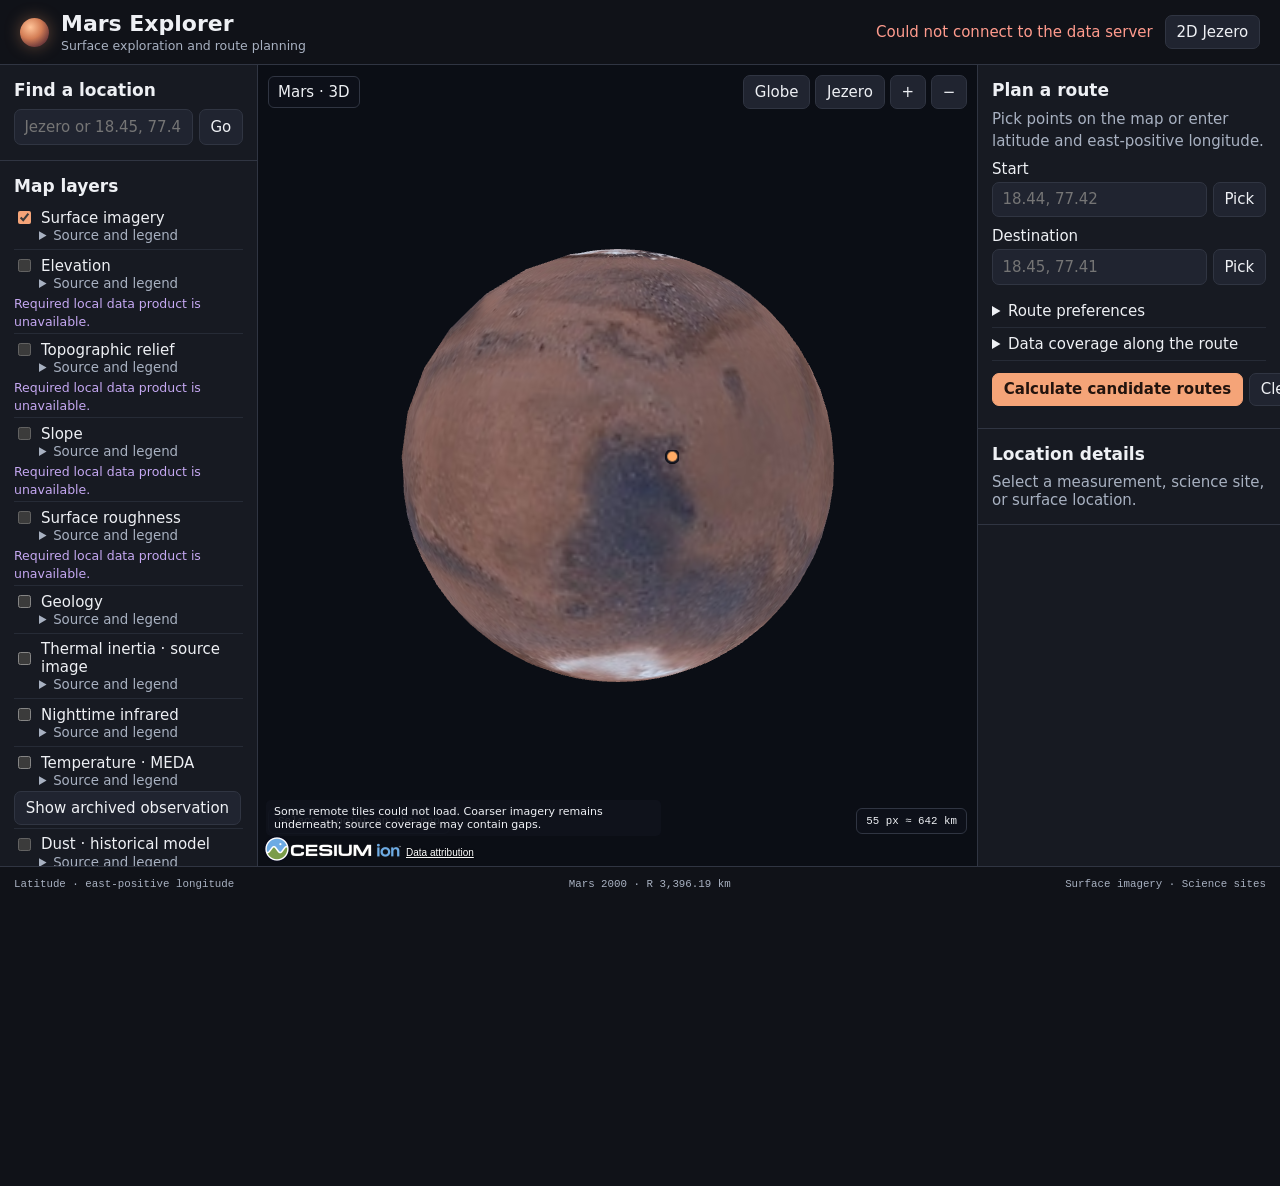
==== commit fbd12fb4: "Fix Mars Explorer scientific layers, global routes and source attribution Apply the reviewed ZIP cha" ====
--- a/frontend/index.html
+++ b/frontend/index.html
@@ -53,6 +53,8 @@
           <button id="zoom-in" aria-label="Zoom in">+</button><button id="zoom-out" aria-label="Zoom out">−</button></div>
       </div>
       <div id="map-feedback" role="status" class="map-message" hidden></div>
+      <div id="imagery-status" role="status" class="imagery-status"></div>
+      <aside id="map-legend" class="map-legend" aria-label="Active scientific layer legends" hidden></aside>
       <div class="map-bottom"><span id="coordinates">Select a point on the map</span><span id="scale">—</span></div>
     </section>
 
--- a/frontend/explorer.css
+++ b/frontend/explorer.css
@@ -59,9 +59,13 @@
 .route-card p,.field span{font-size:.9rem}
 .field{display:grid;grid-template-columns:1fr 1.1fr;gap:9px;margin:5px 0}
 .field strong{font-weight:600;color:var(--text)}
+.field{grid-template-columns:minmax(0,1fr) minmax(0,1.1fr);overflow-wrap:anywhere}
 .observation-image{display:block;width:100%;border-radius:6px;margin:8px 0}
 .caution{color:#ffd29a}.missing{color:#c5a8f2}.status-error{color:#ff9b8d!important}
 .sr{position:absolute;width:1px;height:1px;clip-path:inset(50%);overflow:hidden}
+.imagery-status{position:absolute;bottom:30px;left:8px;max-width:55%;padding:5px 8px;background:#10131de8;border-radius:5px;font-size:11px;pointer-events:none;z-index:2}
+.map-legend{position:absolute;right:8px;bottom:30px;max-width:300px;max-height:35%;overflow:auto;padding:8px;background:#10131df0;border:1px solid var(--line);border-radius:6px;z-index:3}
+.map-legend p{font-size:11px;margin:5px 0}.map-legend details{margin:4px 0}.unit-key{display:flex;gap:6px;align-items:center}.unit-key span{width:12px;height:12px;flex:none}
 @media(max-width:960px){main{grid-template-columns:205px minmax(0,1fr) 245px}}
 @media(max-width:730px){body{height:auto;min-height:100dvh;grid-template-rows:58px auto 34px}main{grid-template-columns:1fr 1fr}.viewport{grid-column:1/-1;grid-row:1;height:max(390px,57dvh)}.header-tools span{display:none}.app-header{padding:0 10px}}
 @media(max-width:420px){main{grid-template-columns:1fr}.viewport{grid-column:1}.right{grid-row:2}.app-header .brand small{display:none}}
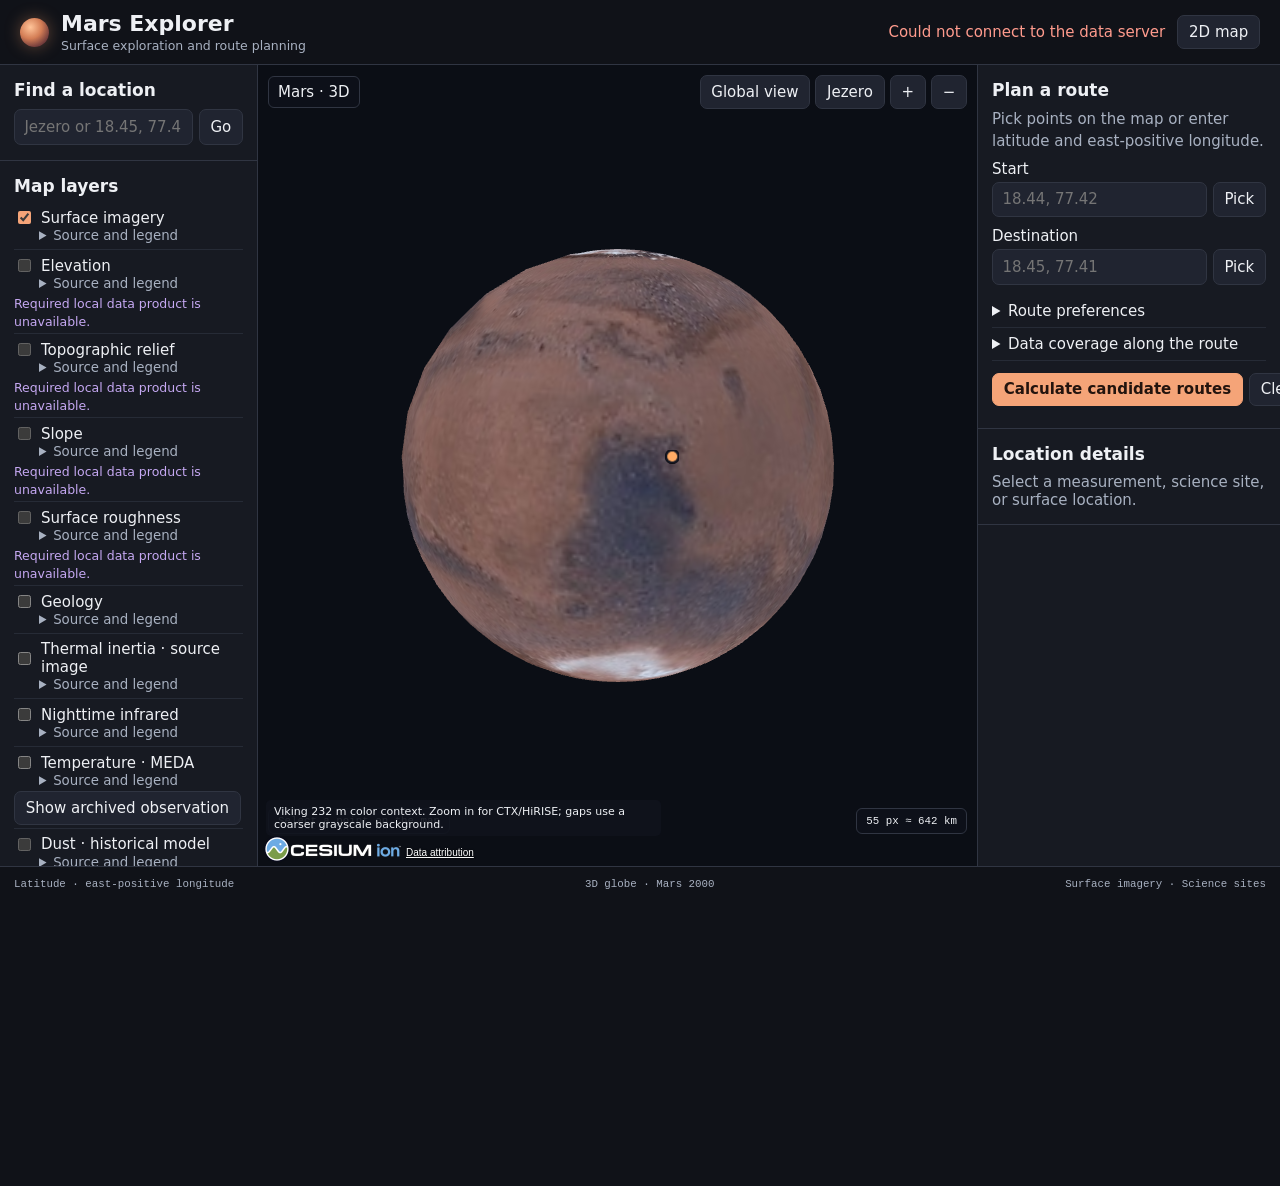
==== commit ef44ca90: "feat: add 2D Mars map and elevation coverage" ====
--- a/frontend/index.html
+++ b/frontend/index.html
@@ -15,7 +15,7 @@
     <div class="brand"><span class="orb"></span><div><h1>Mars Explorer</h1><small>Surface exploration and route planning</small></div></div>
     <div class="header-tools">
       <span id="connection" role="status">Loading data</span>
-      <a class="button quiet" href="legacy.html">2D Jezero</a>
+      <button id="toggle-map-mode" type="button" class="quiet" aria-pressed="false" disabled>2D map</button>
     </div>
   </header>
   <main>
@@ -44,12 +44,12 @@
       </section>
     </aside>
 
-    <section class="viewport" aria-label="Interactive Mars globe">
+    <section class="viewport" aria-label="Interactive Mars map">
       <div id="globe"></div>
       <canvas id="route-canvas" aria-hidden="true"></canvas>
       <div class="map-top">
         <span id="map-mode">Mars · 3D</span>
-        <div class="map-tools"><button id="planet">Globe</button><button id="jezero">Jezero</button>
+        <div class="map-tools"><button id="planet">Global view</button><button id="jezero">Jezero</button>
           <button id="zoom-in" aria-label="Zoom in">+</button><button id="zoom-out" aria-label="Zoom out">−</button></div>
       </div>
       <div id="map-feedback" role="status" class="map-message" hidden></div>
